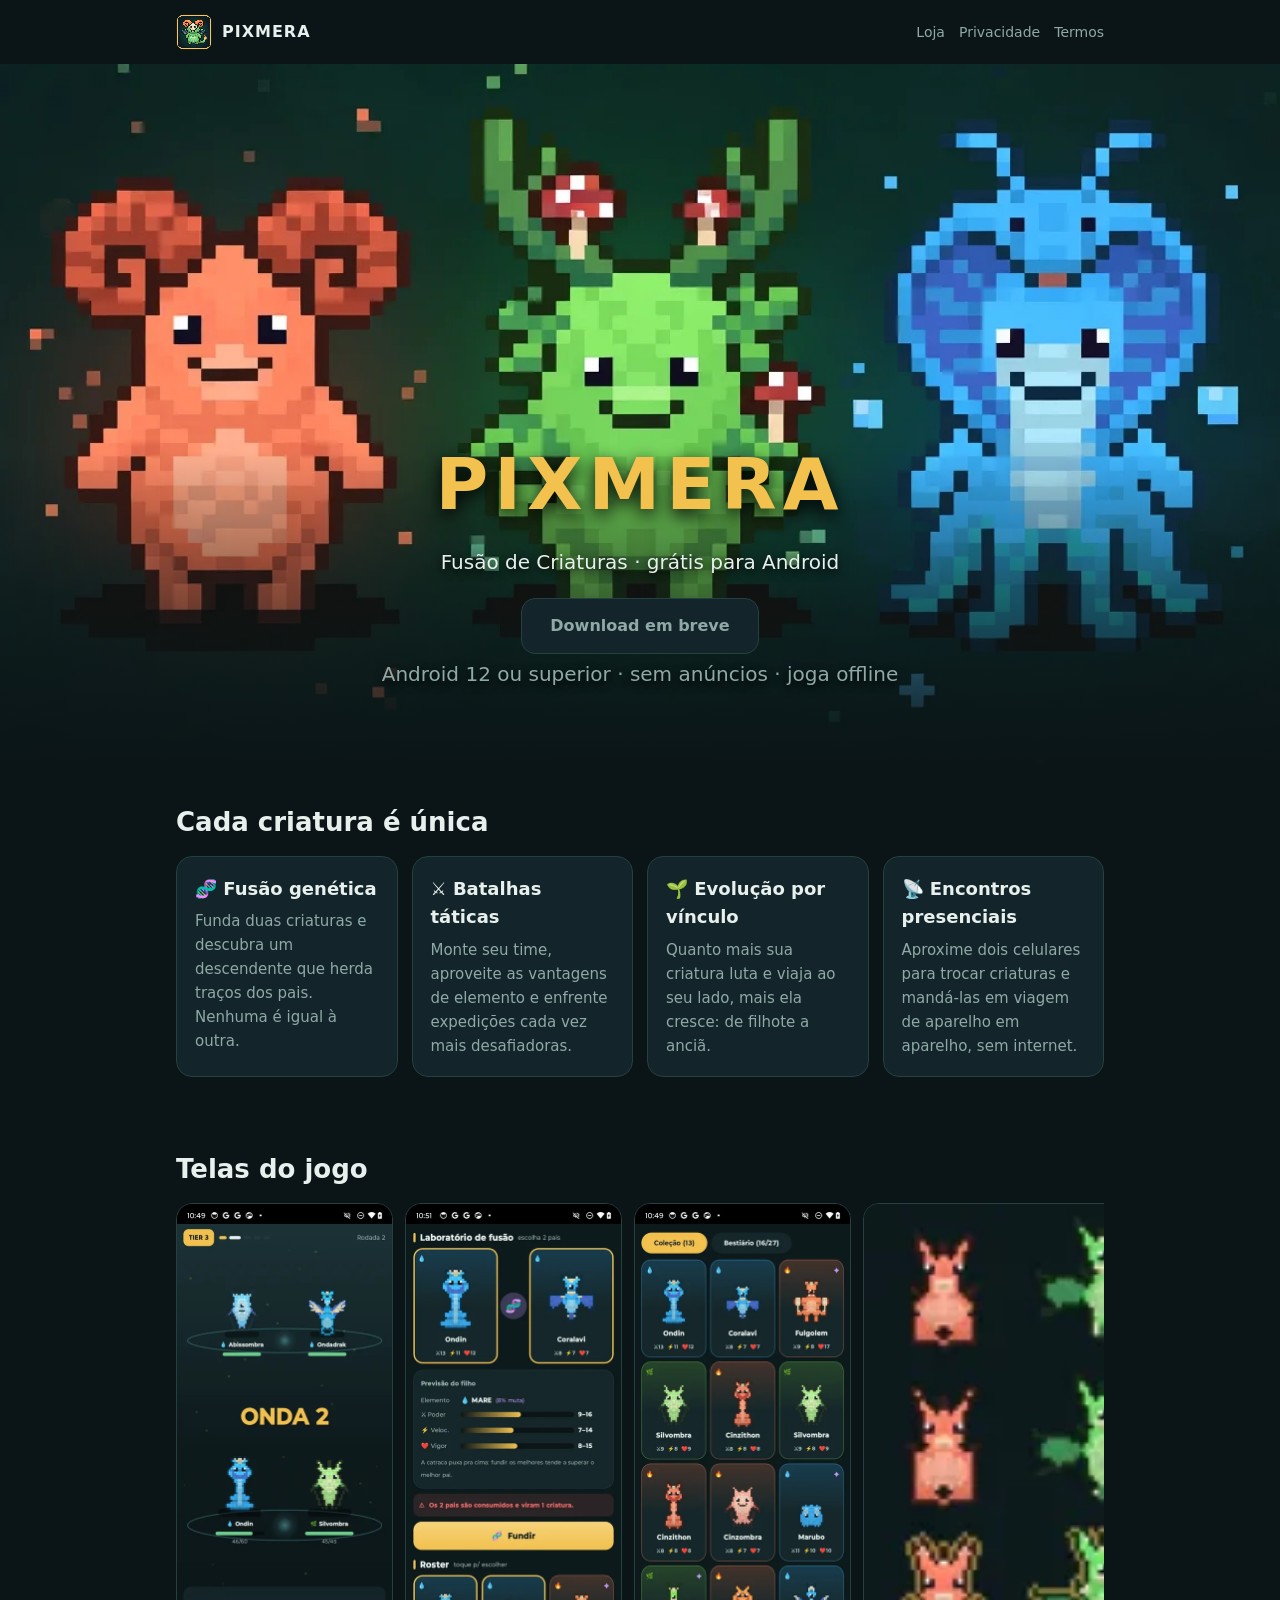
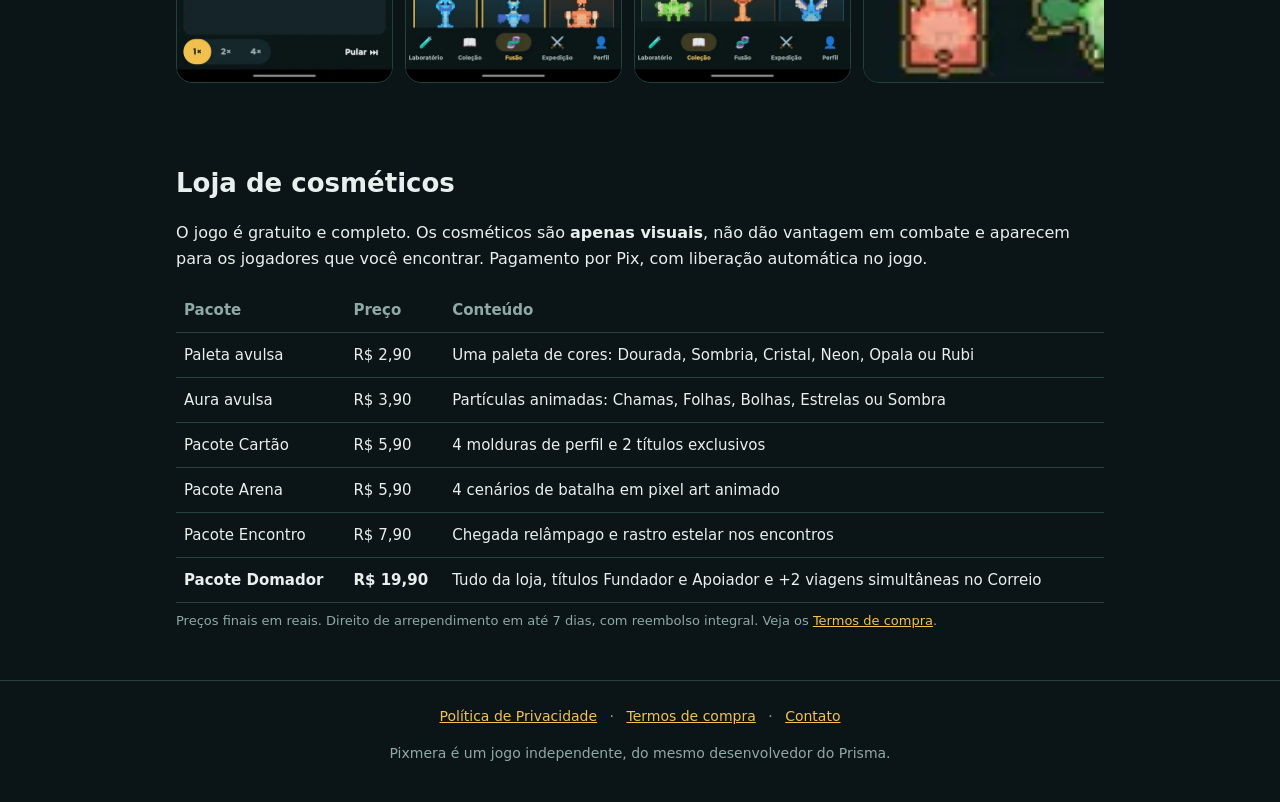
==== index.html @ 00b83803 "site: página inicial, política de privacidade e termos de compra Co-Authored-By: Claude Opus 5.5 <no" ====
<!doctype html>
<html lang="pt-BR">
<head>
  <meta charset="utf-8">
  <meta name="viewport" content="width=device-width, initial-scale=1">
  <title>Pixmera: Fusão de Criaturas</title>
  <meta name="description" content="Colecione, funda e evolua criaturas únicas em pixel art. Batalhas táticas automáticas e encontros presenciais entre celulares. Grátis para Android.">
  <link rel="icon" href="img/icone.webp">
  <link rel="stylesheet" href="estilo.css">
</head>
<body>
  <header class="topo">
    <a class="marca" href="./"><img src="img/icone.webp" alt="">PIXMERA</a>
    <nav><a href="#loja">Loja</a><a href="privacidade.html">Privacidade</a><a href="termos.html">Termos</a></nav>
  </header>

  <div class="heroi">
    <div>
      <h1>PIXMERA</h1>
      <p>Fusão de Criaturas · grátis para Android</p>
      <a class="botao desativado" aria-disabled="true">Download em breve</a>
      <p class="nota">Android 12 ou superior · sem anúncios · joga offline</p>
    </div>
  </div>

  <main class="conteudo">
    <section>
      <h2>Cada criatura é única</h2>
      <div class="grade">
        <div class="cartao"><h3>🧬 Fusão genética</h3><p>Funda duas criaturas e descubra um descendente que herda traços dos pais. Nenhuma é igual à outra.</p></div>
        <div class="cartao"><h3>⚔️ Batalhas táticas</h3><p>Monte seu time, aproveite as vantagens de elemento e enfrente expedições cada vez mais desafiadoras.</p></div>
        <div class="cartao"><h3>🌱 Evolução por vínculo</h3><p>Quanto mais sua criatura luta e viaja ao seu lado, mais ela cresce: de filhote a anciã.</p></div>
        <div class="cartao"><h3>📡 Encontros presenciais</h3><p>Aproxime dois celulares para trocar criaturas e mandá-las em viagem de aparelho em aparelho, sem internet.</p></div>
      </div>
    </section>

    <section>
      <h2>Telas do jogo</h2>
      <div class="galeria">
        <img src="img/batalha.webp" alt="Batalha automática entre times de criaturas" loading="lazy">
        <img src="img/fusao.webp" alt="Laboratório de fusão" loading="lazy">
        <img src="img/colecao.webp" alt="Coleção de criaturas" loading="lazy">
        <img src="img/evolucao.webp" alt="Evolução de uma criatura" loading="lazy">
        <img src="img/encontro.webp" alt="Encontro presencial entre dois celulares" loading="lazy">
        <img src="img/correio.webp" alt="Correio de expedições sociais" loading="lazy">
        <img src="img/perfil.webp" alt="Perfil do domador" loading="lazy">
      </div>
    </section>

    <section id="loja">
      <h2>Loja de cosméticos</h2>
      <p>O jogo é gratuito e completo. Os cosméticos são <strong>apenas visuais</strong>, não dão vantagem em combate e aparecem para os jogadores que você encontrar. Pagamento por Pix, com liberação automática no jogo.</p>
      <div class="tabela">
        <table>
          <tr><th>Pacote</th><th>Preço</th><th>Conteúdo</th></tr>
          <tr><td>Paleta avulsa</td><td>R$ 2,90</td><td>Uma paleta de cores: Dourada, Sombria, Cristal, Neon, Opala ou Rubi</td></tr>
          <tr><td>Aura avulsa</td><td>R$ 3,90</td><td>Partículas animadas: Chamas, Folhas, Bolhas, Estrelas ou Sombra</td></tr>
          <tr><td>Pacote Cartão</td><td>R$ 5,90</td><td>4 molduras de perfil e 2 títulos exclusivos</td></tr>
          <tr><td>Pacote Arena</td><td>R$ 5,90</td><td>4 cenários de batalha em pixel art animado</td></tr>
          <tr><td>Pacote Encontro</td><td>R$ 7,90</td><td>Chegada relâmpago e rastro estelar nos encontros</td></tr>
          <tr><td><strong>Pacote Domador</strong></td><td><strong>R$ 19,90</strong></td><td>Tudo da loja, títulos Fundador e Apoiador e +2 viagens simultâneas no Correio</td></tr>
        </table>
      </div>
      <p class="nota">Preços finais em reais. Direito de arrependimento em até 7 dias, com reembolso integral. Veja os <a href="termos.html">Termos de compra</a>.</p>
    </section>
  </main>

  <footer>
    <a href="privacidade.html">Política de Privacidade</a> · <a href="termos.html">Termos de compra</a> · <a href="mailto:prismaemulator@gmail.com">Contato</a>
    <p>Pixmera é um jogo independente, do mesmo desenvolvedor do Prisma.</p>
  </footer>
</body>
</html>
---- estilo.css ----
:root {
  --fundo: #0b1517; --superficie: #13252a; --borda: #24403f;
  --texto: #e8f0ee; --secundario: #8fa9a6; --acento: #f2c14e;
}
* { box-sizing: border-box; }
body {
  margin: 0; background: var(--fundo); color: var(--texto);
  font: 16px/1.6 system-ui, -apple-system, "Segoe UI", Roboto, sans-serif;
}
a { color: var(--acento); }
.conteudo { max-width: 960px; margin: 0 auto; padding: 0 16px; }
header.topo {
  display: flex; align-items: center; justify-content: space-between; gap: 12px;
  padding: 14px 16px; max-width: 960px; margin: 0 auto;
}
header.topo .marca { display: flex; align-items: center; gap: 10px; font-weight: 800; color: var(--texto); text-decoration: none; letter-spacing: 1px; }
header.topo .marca img { width: 36px; height: 36px; border-radius: 9px; image-rendering: pixelated; }
header.topo nav a { color: var(--secundario); text-decoration: none; margin-left: 14px; font-size: 14px; }
.heroi {
  position: relative; min-height: 78vh; display: grid; place-items: end center; text-align: center;
  background: url(img/abertura.webp) center 55% / cover no-repeat; padding: 32px 16px 56px;
}
.heroi::after { content: ""; position: absolute; inset: 0; background: linear-gradient(transparent 55%, var(--fundo)); }
.heroi > div { position: relative; z-index: 1; }
.heroi h1 { font-size: clamp(40px, 9vw, 72px); letter-spacing: 6px; margin: 0; color: var(--acento); text-shadow: 0 6px 18px #000; }
.heroi p { margin: 4px 0 20px; font-size: clamp(16px, 3.5vw, 20px); text-shadow: 0 3px 10px #000; }
.botao {
  display: inline-block; background: var(--acento); color: #1a1405; font-weight: 800;
  padding: 14px 28px; border-radius: 14px; text-decoration: none;
}
.botao.desativado { background: var(--superficie); color: var(--secundario); border: 1px solid var(--borda); cursor: default; }
.nota { font-size: 13px; color: var(--secundario); margin-top: 8px; }
section { padding: 36px 0; }
h2 { font-size: 26px; margin: 0 0 12px; }
.grade { display: grid; gap: 14px; grid-template-columns: repeat(auto-fit, minmax(220px, 1fr)); }
.cartao { background: var(--superficie); border: 1px solid var(--borda); border-radius: 16px; padding: 18px; }
.cartao h3 { margin: 0 0 6px; font-size: 18px; }
.cartao p { margin: 0; color: var(--secundario); font-size: 15px; }
.galeria { display: flex; gap: 12px; overflow-x: auto; scroll-snap-type: x mandatory; padding-bottom: 8px; }
.galeria img { height: min(60vh, 480px); border-radius: 16px; border: 1px solid var(--borda); scroll-snap-align: start; flex: none; }
table { width: 100%; border-collapse: collapse; font-size: 15px; }
th, td { text-align: left; padding: 10px 8px; border-bottom: 1px solid var(--borda); vertical-align: top; }
th { color: var(--secundario); font-weight: 600; }
.tabela { overflow-x: auto; }
footer { border-top: 1px solid var(--borda); padding: 24px 16px; text-align: center; color: var(--secundario); font-size: 14px; }
footer a { margin: 0 8px; }
.legal { max-width: 760px; padding-top: 8px; padding-bottom: 48px; }
.legal h1 { font-size: 30px; margin-bottom: 4px; }
.legal h2 { font-size: 20px; margin-top: 28px; }
.legal li { margin-bottom: 6px; }
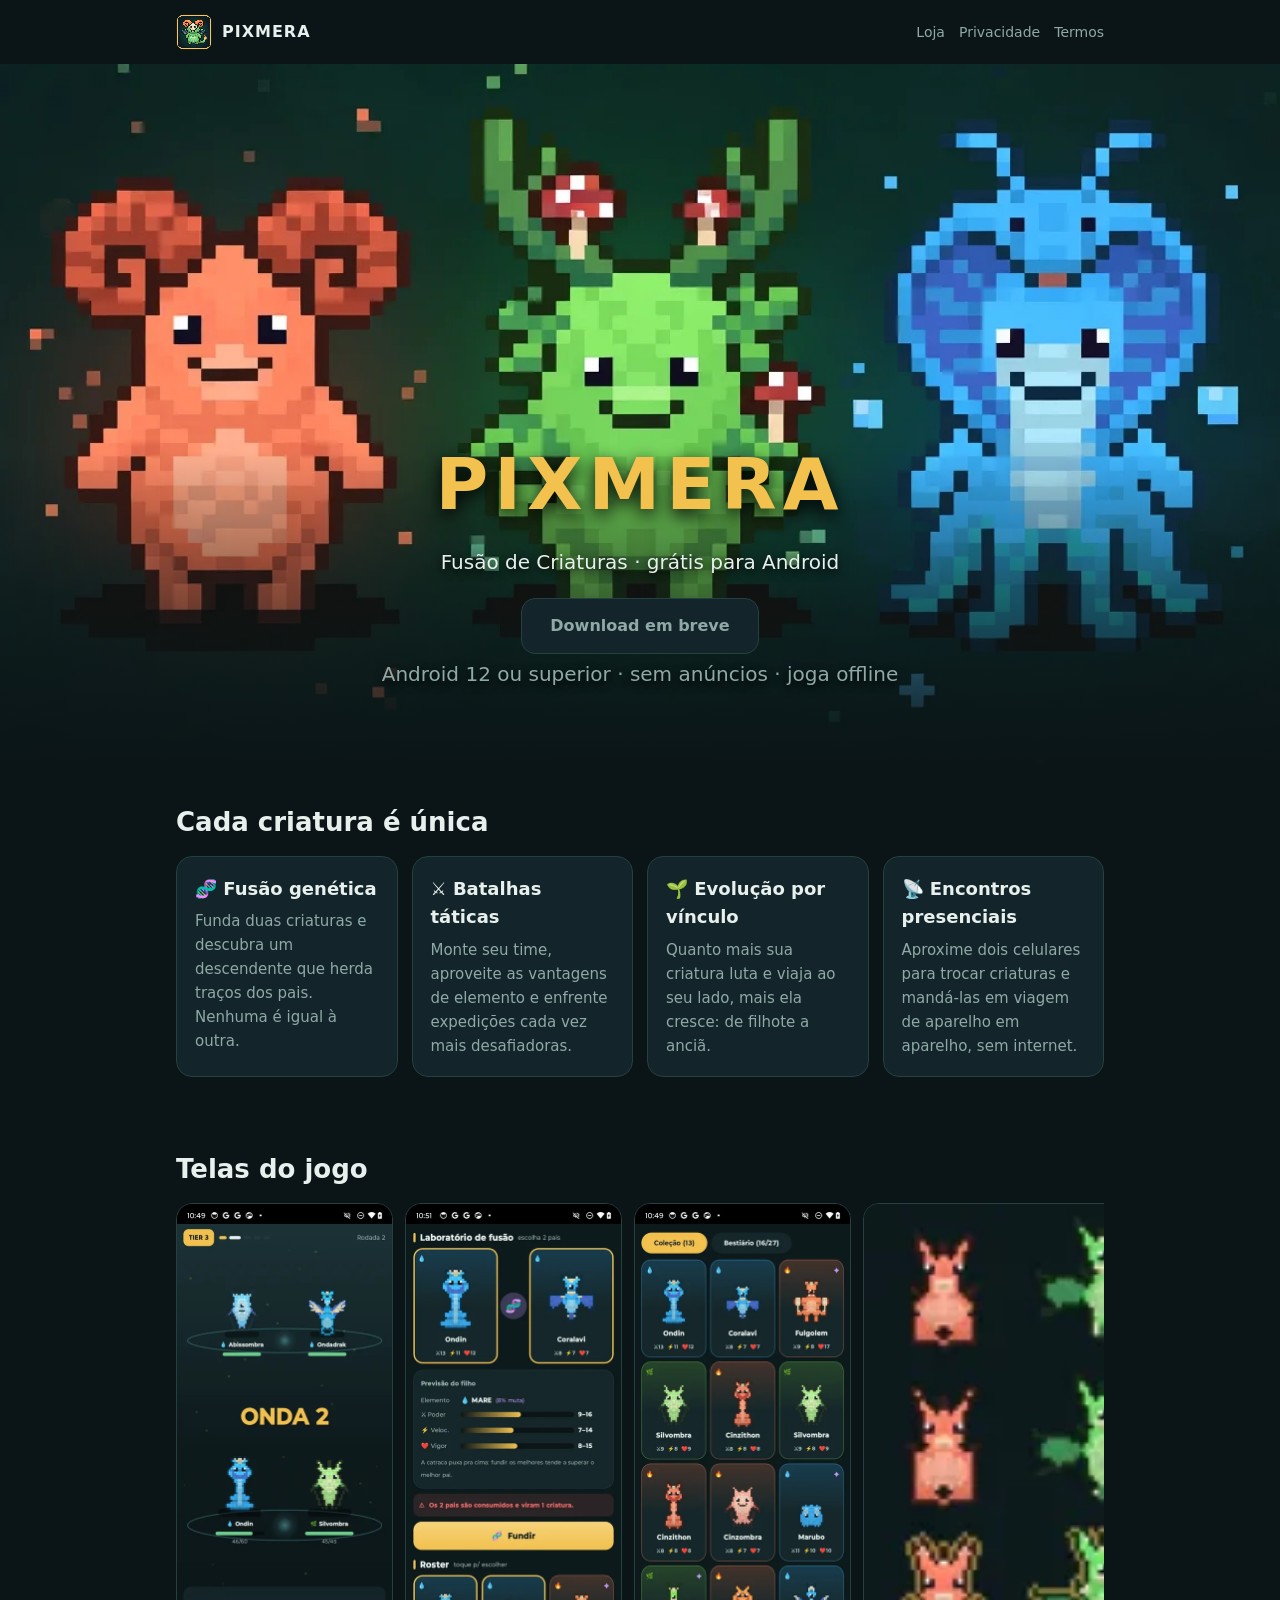
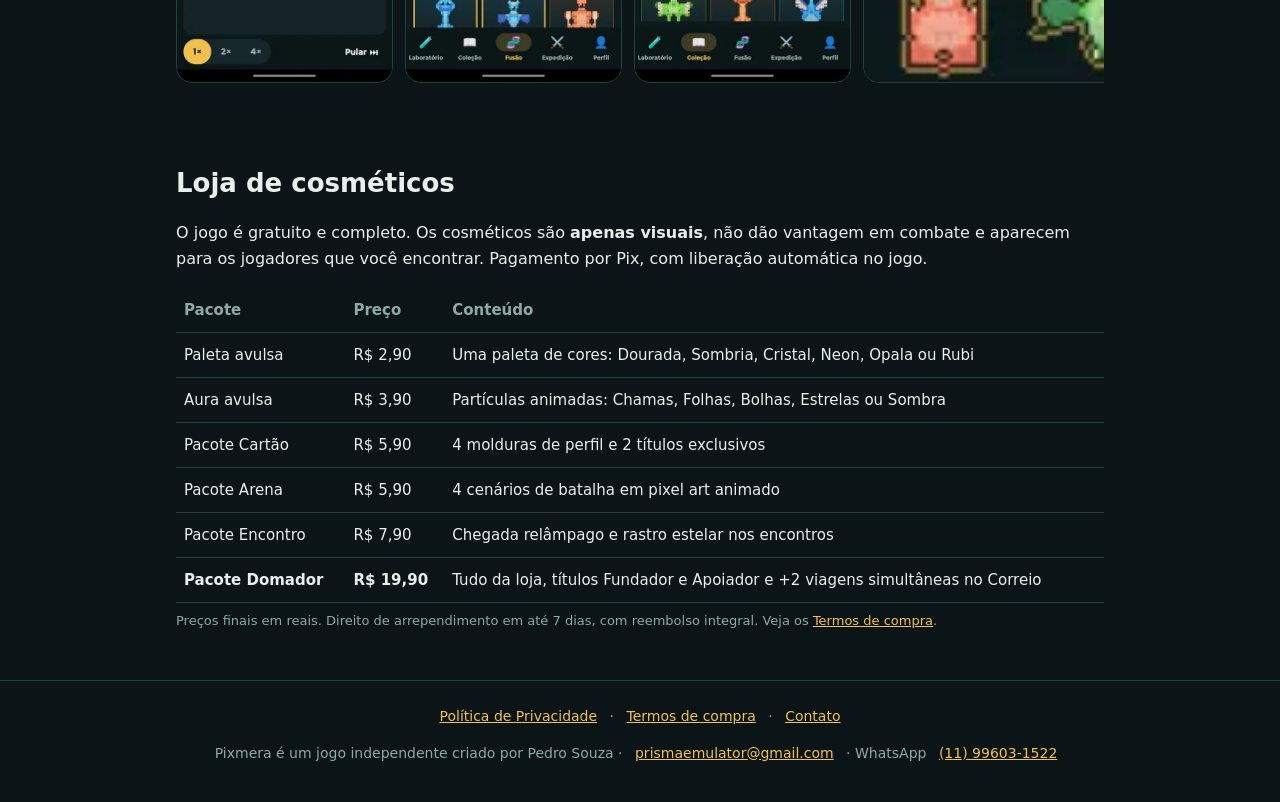
==== commit 787cbbaa: "site: identificação do desenvolvedor e contato (e-mail e WhatsApp) Co-Authored-By: Claude Opus 5.5 <" ====
--- a/index.html
+++ b/index.html
@@ -67,7 +67,7 @@
 
   <footer>
     <a href="privacidade.html">Política de Privacidade</a> · <a href="termos.html">Termos de compra</a> · <a href="mailto:prismaemulator@gmail.com">Contato</a>
-    <p>Pixmera é um jogo independente, do mesmo desenvolvedor do Prisma.</p>
+    <p>Pixmera é um jogo independente criado por Pedro Souza · <a href="mailto:prismaemulator@gmail.com">prismaemulator@gmail.com</a> · WhatsApp <a href="https://wa.me/5511996031522">(11) 99603-1522</a></p>
   </footer>
 </body>
 </html>
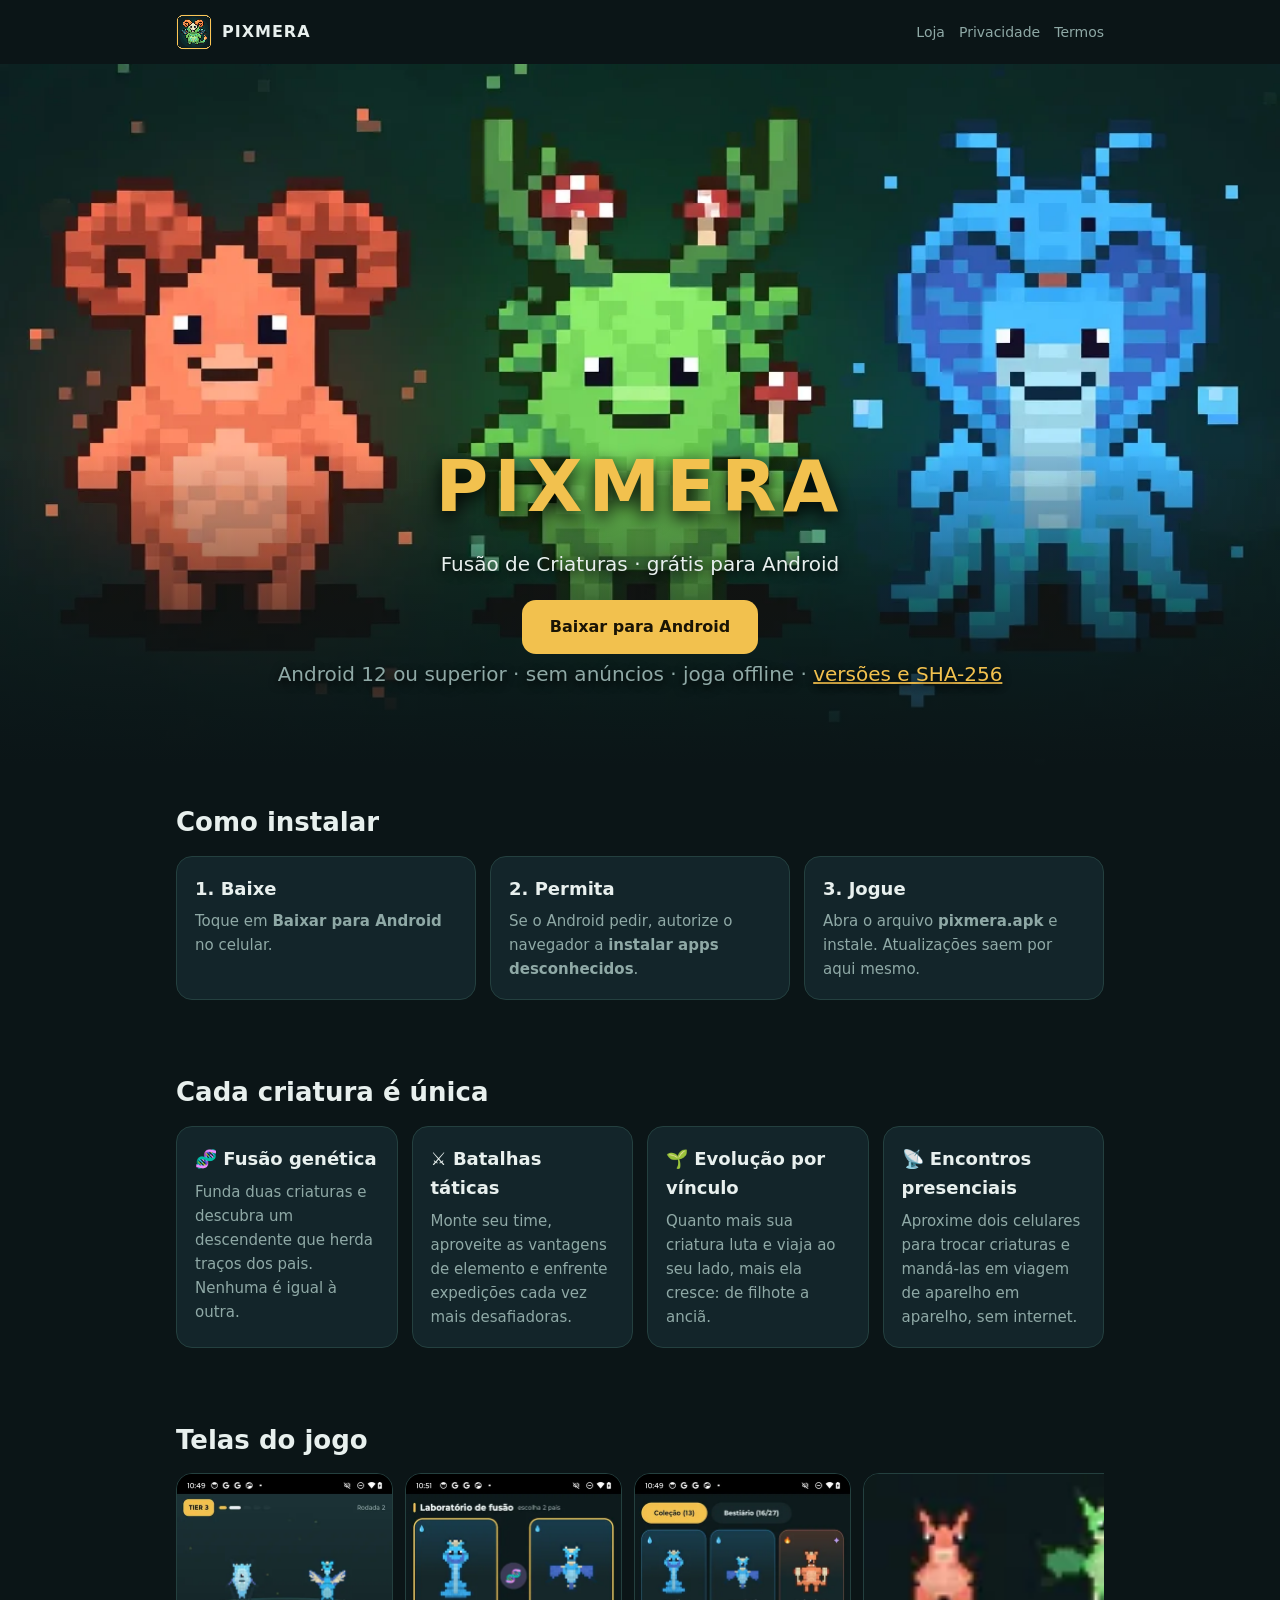
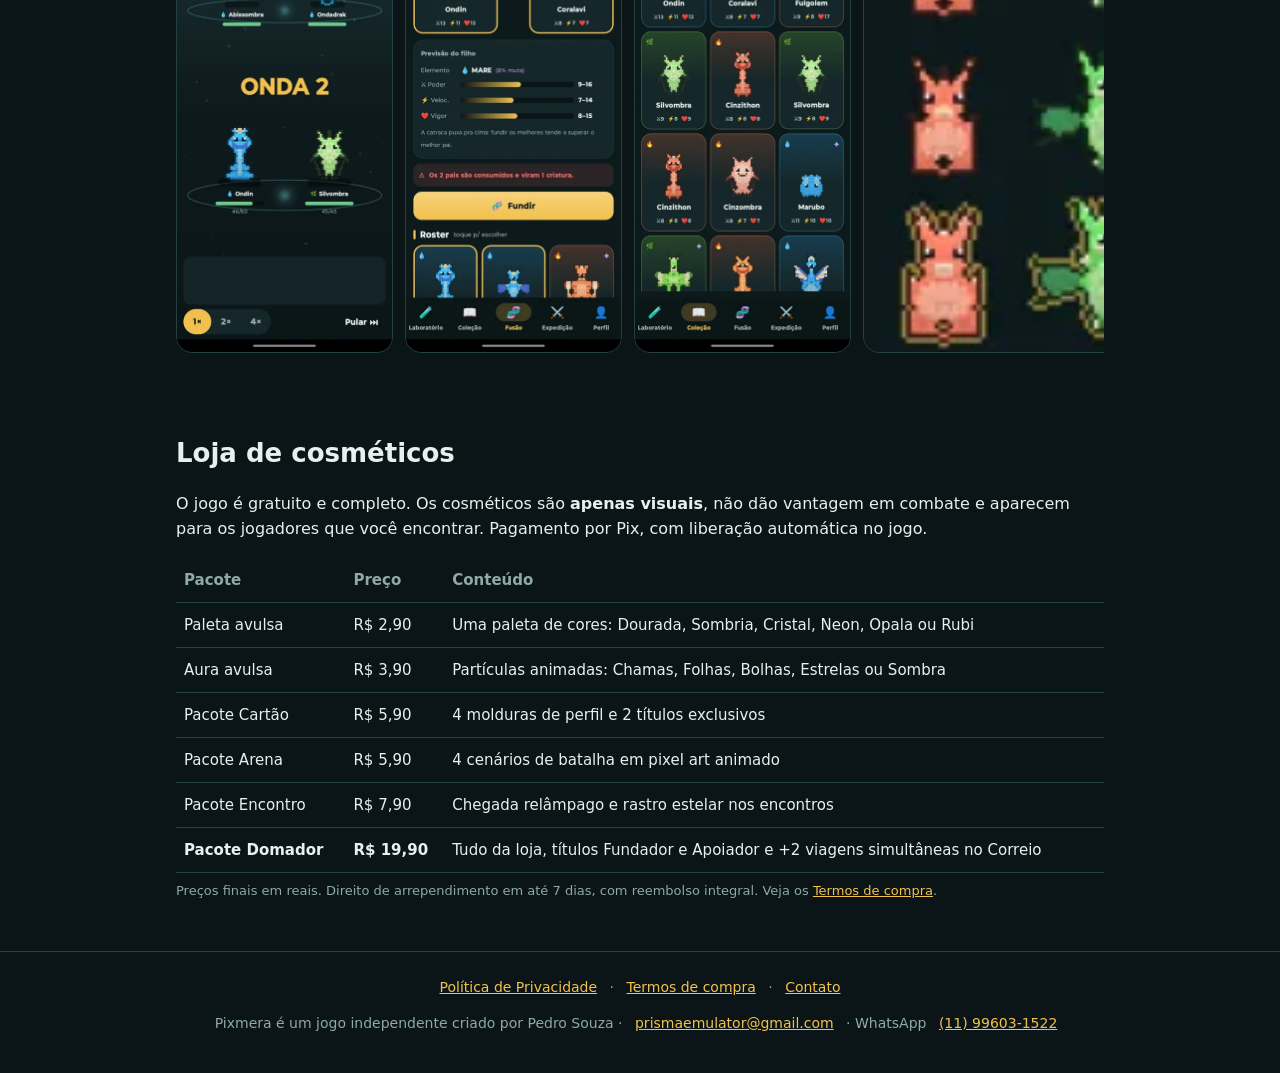
==== commit 5c877cc9: "site: download da v1.0.0 e passo a passo de instalação Co-Authored-By: Claude Opus 5.5 <noreply@anth" ====
--- a/index.html
+++ b/index.html
@@ -18,12 +18,21 @@
     <div>
       <h1>PIXMERA</h1>
       <p>Fusão de Criaturas · grátis para Android</p>
-      <a class="botao desativado" aria-disabled="true">Download em breve</a>
-      <p class="nota">Android 12 ou superior · sem anúncios · joga offline</p>
+      <a class="botao" href="https://github.com/Kurousagin/pixmera/releases/latest/download/pixmera.apk">Baixar para Android</a>
+      <p class="nota">Android 12 ou superior · sem anúncios · joga offline · <a href="https://github.com/Kurousagin/pixmera/releases/latest">versões e SHA-256</a></p>
     </div>
   </div>
 
   <main class="conteudo">
+    <section>
+      <h2>Como instalar</h2>
+      <div class="grade">
+        <div class="cartao"><h3>1. Baixe</h3><p>Toque em <strong>Baixar para Android</strong> no celular.</p></div>
+        <div class="cartao"><h3>2. Permita</h3><p>Se o Android pedir, autorize o navegador a <strong>instalar apps desconhecidos</strong>.</p></div>
+        <div class="cartao"><h3>3. Jogue</h3><p>Abra o arquivo <strong>pixmera.apk</strong> e instale. Atualizações saem por aqui mesmo.</p></div>
+      </div>
+    </section>
+
     <section>
       <h2>Cada criatura é única</h2>
       <div class="grade">
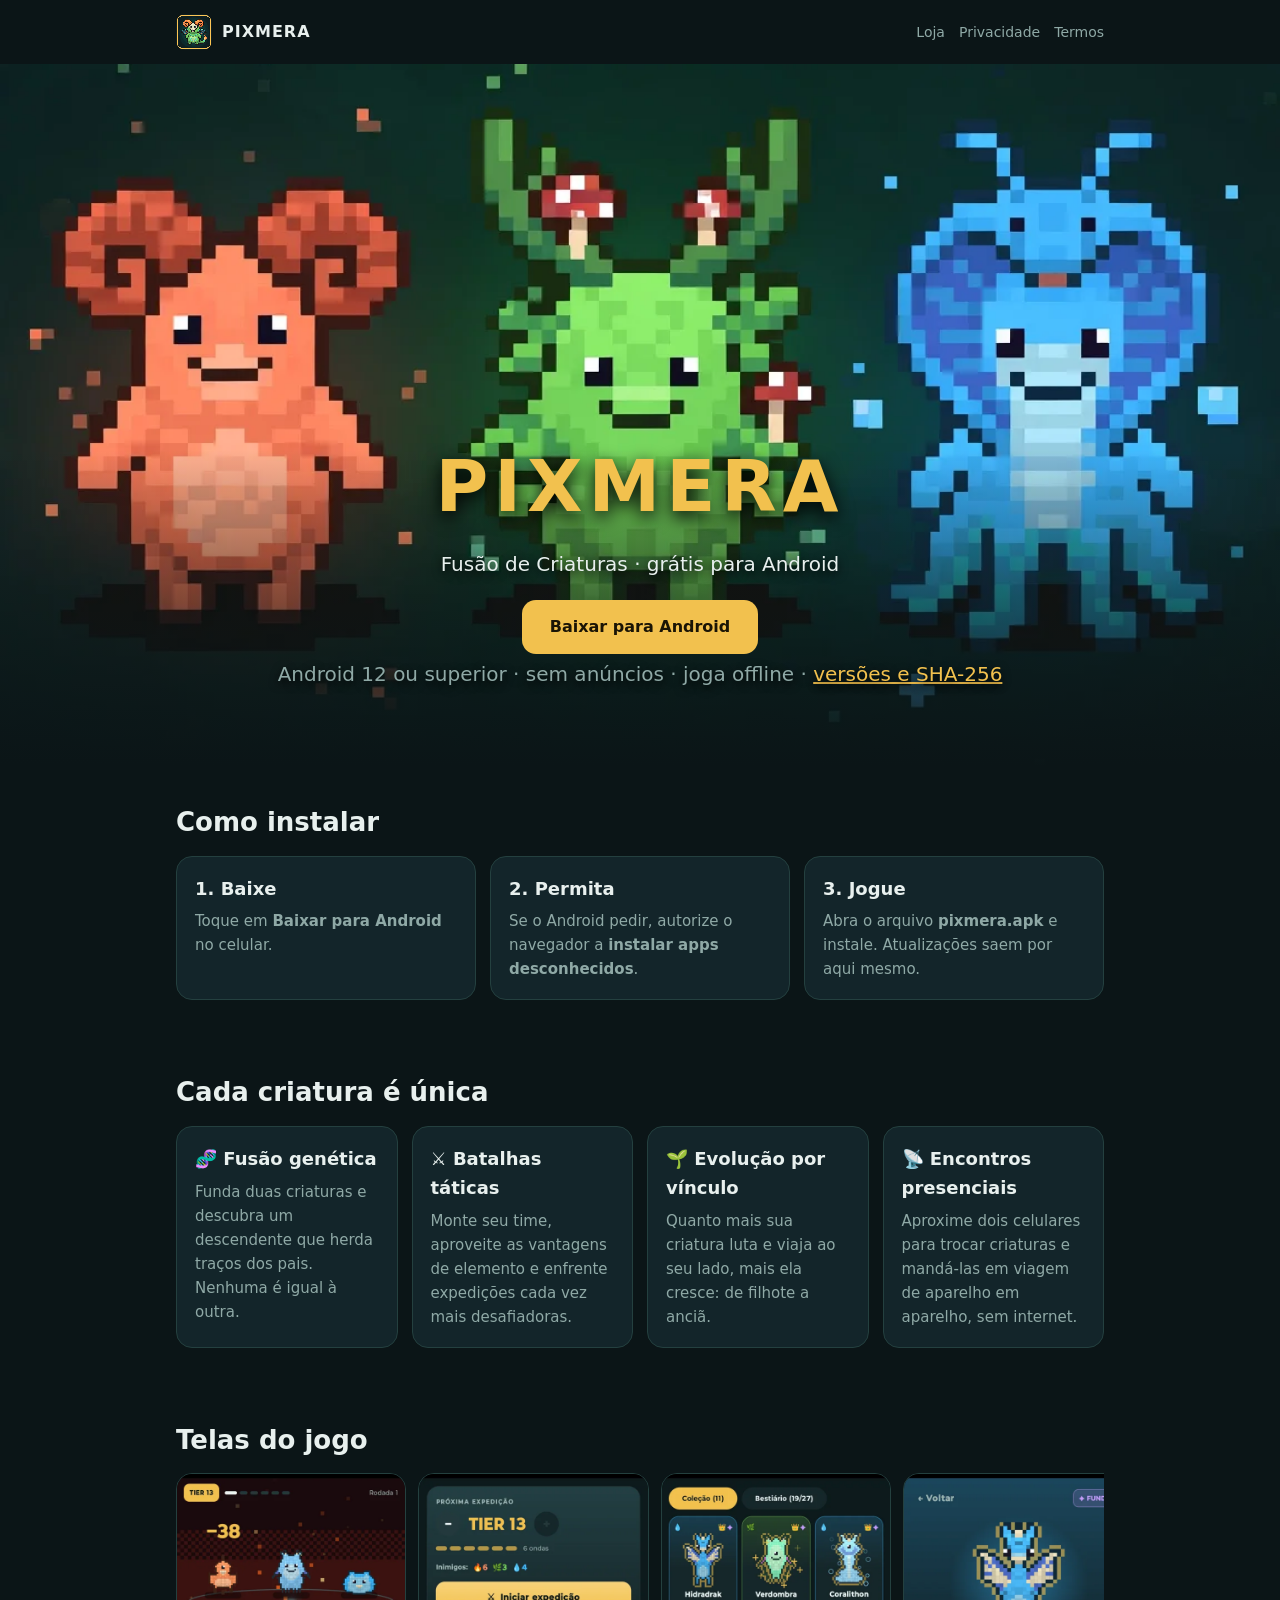
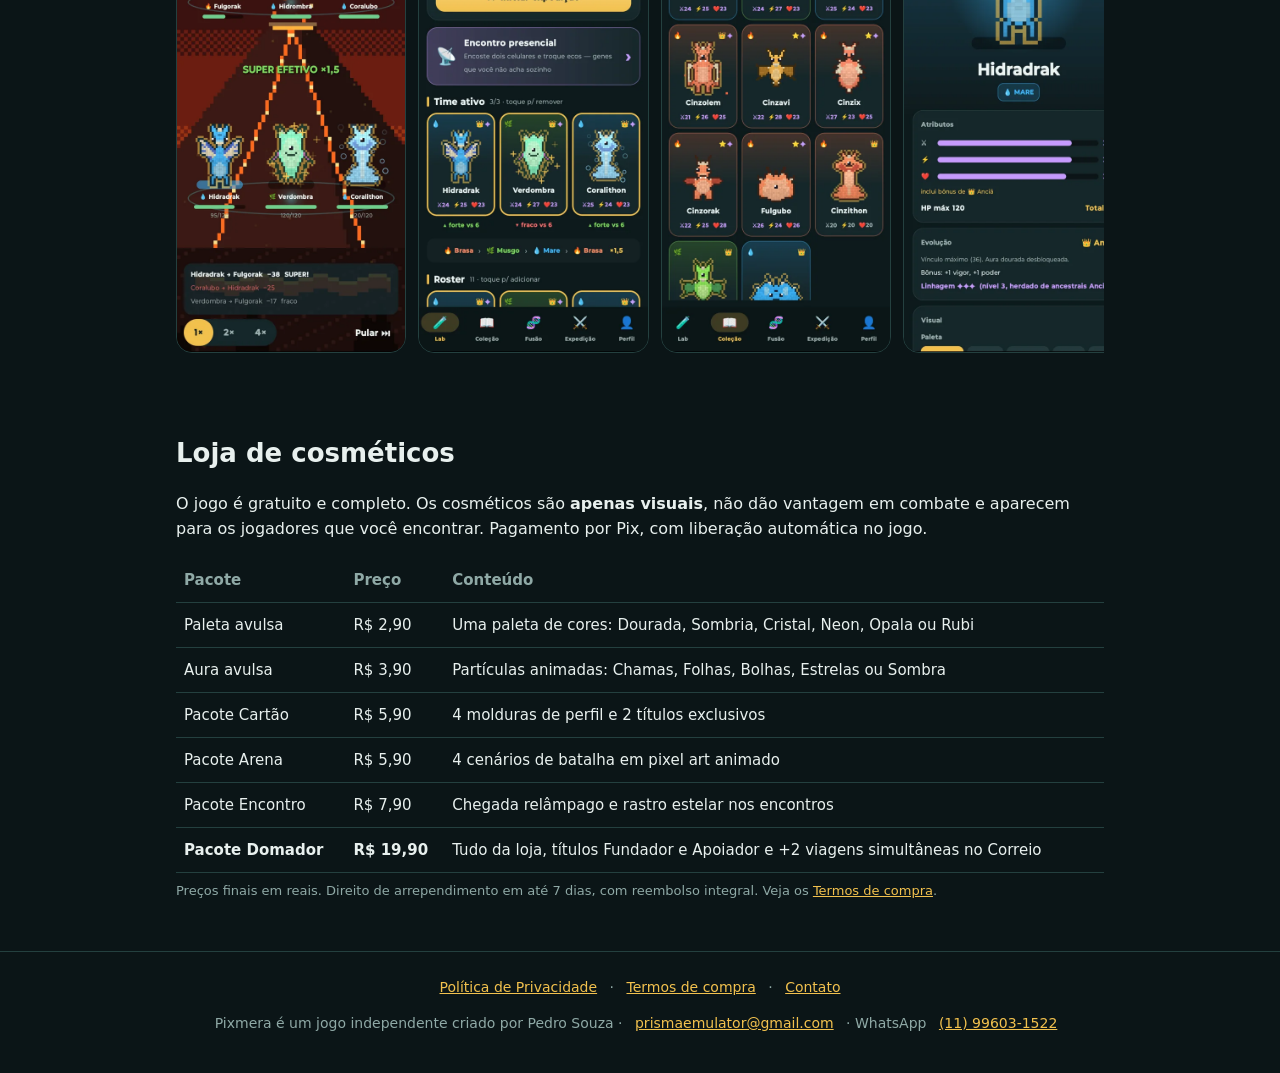
==== commit 9b06ad7b: "site: telas novas (loja, vitrine, cenários de arena, criaturas anciãs e de encontro)" ====
--- a/index.html
+++ b/index.html
@@ -46,13 +46,15 @@
     <section>
       <h2>Telas do jogo</h2>
       <div class="galeria">
-        <img src="img/batalha.webp" alt="Batalha automática entre times de criaturas" loading="lazy">
-        <img src="img/fusao.webp" alt="Laboratório de fusão" loading="lazy">
-        <img src="img/colecao.webp" alt="Coleção de criaturas" loading="lazy">
-        <img src="img/evolucao.webp" alt="Evolução de uma criatura" loading="lazy">
+        <img src="img/batalha.webp" alt="Batalha no cenário Vulcão com criaturas anciãs" loading="lazy">
+        <img src="img/laboratorio.webp" alt="Laboratório com o time ativo" loading="lazy">
+        <img src="img/colecao.webp" alt="Coleção de criaturas raras" loading="lazy">
+        <img src="img/detalhe.webp" alt="Detalhe de uma criatura anciã com linhagem" loading="lazy">
+        <img src="img/loja.webp" alt="Loja de cosméticos" loading="lazy">
+        <img src="img/vitrine.webp" alt="Vitrine do Pacote Domador" loading="lazy">
+        <img src="img/arena.webp" alt="Cenários de arena em pixel art" loading="lazy">
+        <img src="img/perfil.webp" alt="Perfil do domador com moldura de ouro" loading="lazy">
         <img src="img/encontro.webp" alt="Encontro presencial entre dois celulares" loading="lazy">
-        <img src="img/correio.webp" alt="Correio de expedições sociais" loading="lazy">
-        <img src="img/perfil.webp" alt="Perfil do domador" loading="lazy">
       </div>
     </section>
 
